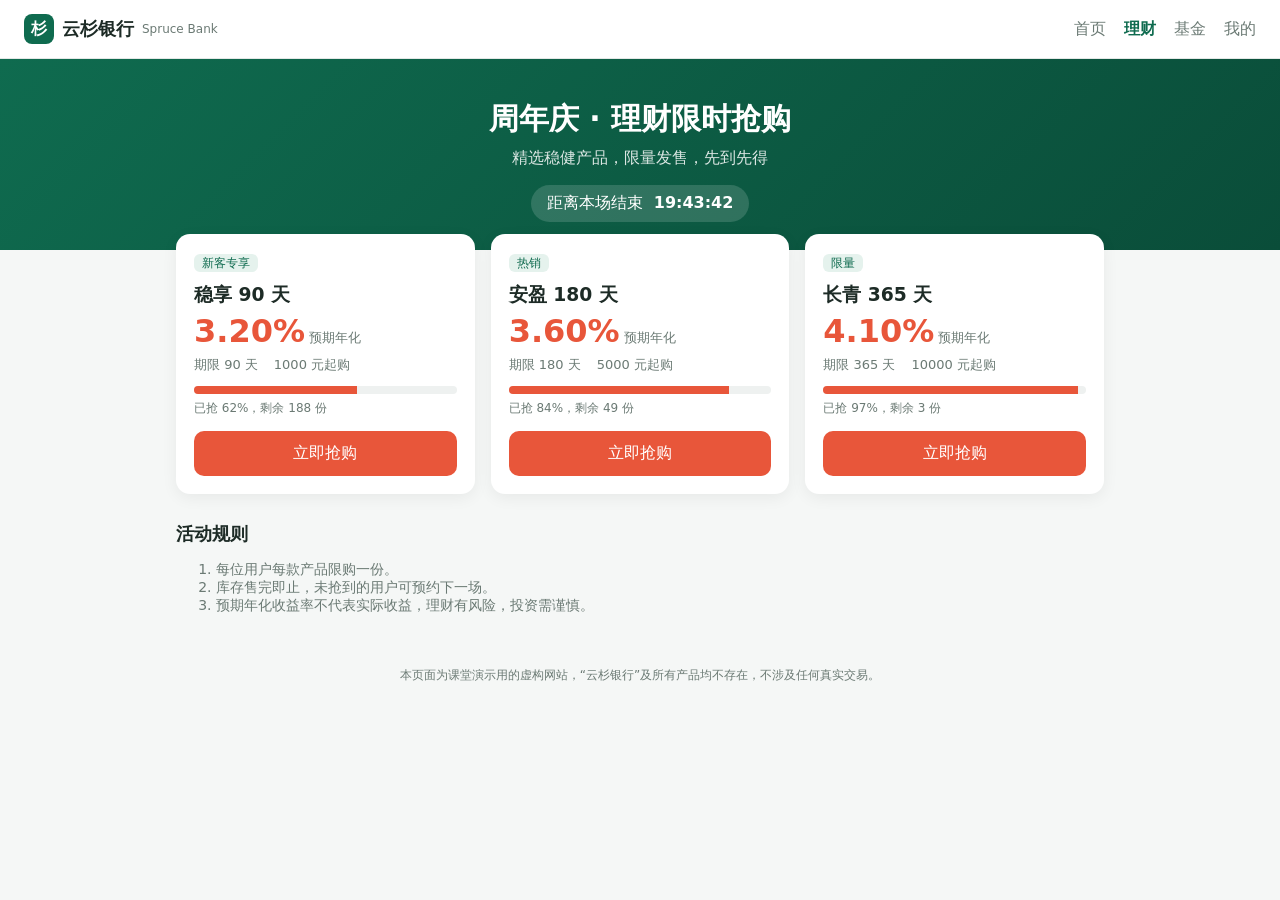
==== index.html @ ffa4aeb0 "Add Spruce Bank flash-sale demo page" ====
<!doctype html>
<html lang="zh">
<head>
  <meta charset="utf-8">
  <meta name="viewport" content="width=device-width, initial-scale=1">
  <title>云杉银行 · 理财限时抢购</title>
  <link rel="stylesheet" href="style.css">
</head>
<body>
  <header class="top">
    <div class="brand"><span class="logo">杉</span>云杉银行 <small>Spruce Bank</small></div>
    <nav><a href="#">首页</a><a href="#" class="on">理财</a><a href="#">基金</a><a href="#">我的</a></nav>
  </header>

  <section class="hero">
    <h1>周年庆 · 理财限时抢购</h1>
    <p>精选稳健产品，限量发售，先到先得</p>
    <div class="countdown" id="countdown">距离本场结束 <b id="cd">--:--:--</b></div>
  </section>

  <main class="list" id="list"></main>

  <section class="rules">
    <h2>活动规则</h2>
    <ol>
      <li>每位用户每款产品限购一份。</li>
      <li>库存售完即止，未抢到的用户可预约下一场。</li>
      <li>预期年化收益率不代表实际收益，理财有风险，投资需谨慎。</li>
    </ol>
  </section>

  <footer>本页面为课堂演示用的虚构网站，“云杉银行”及所有产品均不存在，不涉及任何真实交易。</footer>

  <div class="toast" id="toast"></div>
  <script src="app.js"></script>
</body>
</html>
---- style.css ----
:root {
  --brand: #0f6b4f;
  --brand-dark: #0a4d39;
  --accent: #e8563a;
  --bg: #f5f7f6;
  --card: #ffffff;
  --text: #1d2b26;
  --muted: #6b7a74;
}
* { box-sizing: border-box; }
body { margin: 0; font-family: "PingFang SC", "Microsoft YaHei", system-ui, sans-serif; background: var(--bg); color: var(--text); }
a { color: inherit; text-decoration: none; }

.top { display: flex; justify-content: space-between; align-items: center; padding: 14px 24px; background: var(--card); border-bottom: 1px solid #e3e8e6; }
.brand { font-weight: 700; font-size: 18px; display: flex; align-items: center; gap: 8px; }
.brand small { color: var(--muted); font-weight: 400; font-size: 12px; }
.logo { width: 30px; height: 30px; border-radius: 8px; background: var(--brand); color: #fff; display: grid; place-items: center; font-size: 16px; }
nav a { margin-left: 18px; color: var(--muted); }
nav a.on { color: var(--brand); font-weight: 600; }

.hero { text-align: center; padding: 40px 16px 28px; background: linear-gradient(135deg, var(--brand), var(--brand-dark)); color: #fff; }
.hero h1 { margin: 0 0 8px; font-size: 30px; }
.hero p { margin: 0 0 16px; opacity: .85; }
.countdown { display: inline-block; background: rgba(255,255,255,.15); padding: 8px 16px; border-radius: 99px; }
.countdown b { font-variant-numeric: tabular-nums; margin-left: 6px; }

.list { max-width: 960px; margin: -16px auto 0; padding: 0 16px; display: grid; grid-template-columns: repeat(auto-fill, minmax(280px, 1fr)); gap: 16px; }
.card { background: var(--card); border-radius: 14px; padding: 18px; box-shadow: 0 4px 16px rgba(0,0,0,.06); }
.card .tag { font-size: 12px; color: var(--brand); background: #e5f2ed; padding: 2px 8px; border-radius: 6px; }
.card h3 { margin: 10px 0 4px; }
.rate { font-size: 32px; font-weight: 700; color: var(--accent); }
.rate small { font-size: 13px; color: var(--muted); font-weight: 400; margin-left: 4px; }
.meta { display: flex; gap: 16px; color: var(--muted); font-size: 13px; margin: 6px 0 12px; }
.bar { height: 8px; background: #eef1f0; border-radius: 99px; overflow: hidden; }
.bar i { display: block; height: 100%; background: var(--accent); }
.stock { font-size: 12px; color: var(--muted); margin: 6px 0 14px; }
.buy { width: 100%; padding: 12px; border: 0; border-radius: 10px; background: var(--accent); color: #fff; font-size: 16px; cursor: pointer; }
.buy:disabled { background: #c9d1ce; cursor: not-allowed; }

.rules { max-width: 960px; margin: 28px auto; padding: 0 16px; color: var(--muted); font-size: 14px; }
.rules h2 { color: var(--text); font-size: 18px; }
footer { text-align: center; color: var(--muted); font-size: 12px; padding: 24px 16px 40px; }

.toast { position: fixed; left: 50%; bottom: 32px; transform: translateX(-50%); background: rgba(0,0,0,.8); color: #fff; padding: 10px 18px; border-radius: 10px; opacity: 0; transition: opacity .3s; pointer-events: none; }
.toast.show { opacity: 1; }
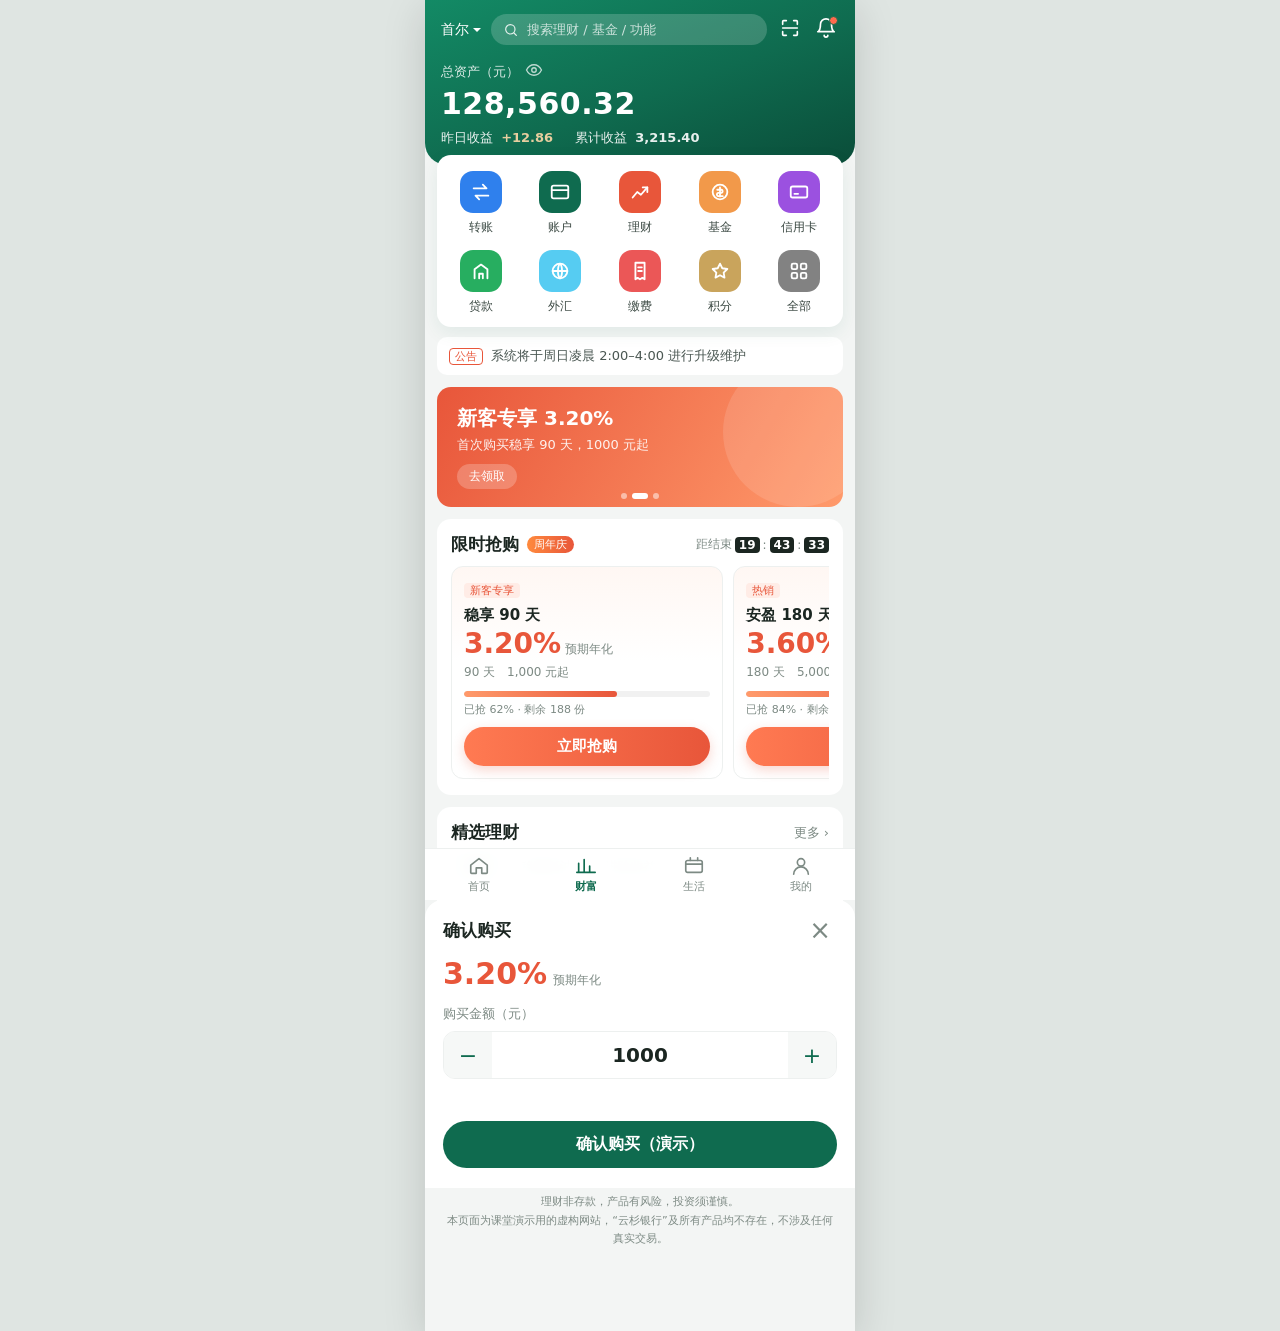
==== commit b53f5eb2: "重做为手机银行 H5 风格的财富频道页面" ====
--- a/index.html
+++ b/index.html
@@ -2,36 +2,84 @@
 <html lang="zh">
 <head>
   <meta charset="utf-8">
-  <meta name="viewport" content="width=device-width, initial-scale=1">
-  <title>云杉银行 · 理财限时抢购</title>
+  <meta name="viewport" content="width=device-width, initial-scale=1, viewport-fit=cover">
+  <meta name="theme-color" content="#0f6b4f">
+  <title>云杉银行 · 财富</title>
   <link rel="stylesheet" href="style.css">
 </head>
 <body>
+<div class="phone">
+  <!-- 顶部 -->
   <header class="top">
-    <div class="brand"><span class="logo">杉</span>云杉银行 <small>Spruce Bank</small></div>
-    <nav><a href="#">首页</a><a href="#" class="on">理财</a><a href="#">基金</a><a href="#">我的</a></nav>
+    <div class="top-row">
+      <span class="city">首尔 <i class="caret"></i></span>
+      <label class="search"><svg viewBox="0 0 24 24"><circle cx="11" cy="11" r="7"/><path d="m20 20-3.5-3.5"/></svg><input placeholder="搜索理财 / 基金 / 功能"></label>
+      <button class="icon-btn" aria-label="扫一扫"><svg viewBox="0 0 24 24"><path d="M4 8V5a1 1 0 0 1 1-1h3M16 4h3a1 1 0 0 1 1 1v3M20 16v3a1 1 0 0 1-1 1h-3M8 20H5a1 1 0 0 1-1-1v-3M4 12h16"/></svg></button>
+      <button class="icon-btn badge" aria-label="消息"><svg viewBox="0 0 24 24"><path d="M6 8a6 6 0 1 1 12 0c0 7 3 8 3 8H3s3-1 3-8M10 20a2 2 0 0 0 4 0"/></svg></button>
+    </div>
+
+    <!-- 资产卡片 -->
+    <section class="asset">
+      <div class="asset-head"><span>总资产（元）</span><button class="eye" id="eye" aria-label="显示或隐藏金额"><svg viewBox="0 0 24 24"><path d="M2 12s3.5-7 10-7 10 7 10 7-3.5 7-10 7S2 12 2 12Z"/><circle cx="12" cy="12" r="3"/></svg></button></div>
+      <div class="asset-num" data-v="128,560.32">128,560.32</div>
+      <div class="asset-sub"><span>昨日收益 <b class="up" data-v="+12.86">+12.86</b></span><span>累计收益 <b data-v="3,215.40">3,215.40</b></span></div>
+    </section>
   </header>
 
-  <section class="hero">
-    <h1>周年庆 · 理财限时抢购</h1>
-    <p>精选稳健产品，限量发售，先到先得</p>
-    <div class="countdown" id="countdown">距离本场结束 <b id="cd">--:--:--</b></div>
+  <main>
+    <!-- 金刚区 -->
+    <nav class="grid" id="grid"></nav>
+
+    <!-- 公告 -->
+    <div class="notice"><span class="notice-tag">公告</span><div class="notice-roll" id="notice"></div></div>
+
+    <!-- 轮播 -->
+    <section class="banner" id="banner">
+      <div class="slides" id="slides"></div>
+      <div class="dots" id="dots"></div>
+    </section>
+
+    <!-- 限时抢购 -->
+    <section class="block">
+      <div class="block-head">
+        <h2>限时抢购 <span class="fire">周年庆</span></h2>
+        <div class="countdown">距结束 <span id="cd-h">00</span>:<span id="cd-m">00</span>:<span id="cd-s">00</span></div>
+      </div>
+      <div class="flash" id="flash"></div>
+    </section>
+
+    <!-- 精选理财 -->
+    <section class="block">
+      <div class="block-head"><h2>精选理财</h2><a class="more" href="#">更多 ›</a></div>
+      <div class="tabs" id="tabs"><button class="on" data-k="all">全部</button><button data-k="low">稳健低波</button><button data-k="mid">进阶收益</button></div>
+      <ul class="list" id="list"></ul>
+    </section>
+
+    <p class="risk">理财非存款，产品有风险，投资须谨慎。<br>本页面为课堂演示用的虚构网站，“云杉银行”及所有产品均不存在，不涉及任何真实交易。</p>
+  </main>
+
+  <!-- 底部导航 -->
+  <nav class="tabbar">
+    <a href="#"><svg viewBox="0 0 24 24"><path d="M3 11 12 4l9 7v8a1 1 0 0 1-1 1h-5v-6H9v6H4a1 1 0 0 1-1-1z"/></svg>首页</a>
+    <a href="#" class="on"><svg viewBox="0 0 24 24"><path d="M4 19V9M10 19V5M16 19v-7M22 19H2"/></svg>财富</a>
+    <a href="#"><svg viewBox="0 0 24 24"><rect x="3" y="6" width="18" height="13" rx="2"/><path d="M3 10h18M8 3v3M16 3v3"/></svg>生活</a>
+    <a href="#"><svg viewBox="0 0 24 24"><circle cx="12" cy="8" r="4"/><path d="M4 21a8 8 0 0 1 16 0"/></svg>我的</a>
+  </nav>
+
+  <!-- 购买弹层 -->
+  <div class="mask" id="mask"></div>
+  <section class="sheet" id="sheet" aria-hidden="true">
+    <div class="sheet-head"><h3 id="sheet-title">确认购买</h3><button class="close" id="sheet-close" aria-label="关闭">×</button></div>
+    <div class="sheet-body">
+      <div class="sheet-rate"><b id="sheet-rate">3.20%</b><span>预期年化</span></div>
+      <label class="amount">购买金额（元）<div class="stepper"><button data-d="-1000">−</button><input id="amount" inputmode="numeric" value="1000"><button data-d="1000">+</button></div></label>
+      <p class="sheet-tip" id="sheet-tip"></p>
+      <button class="confirm" id="confirm">确认购买（演示）</button>
+    </div>
   </section>
 
-  <main class="list" id="list"></main>
-
-  <section class="rules">
-    <h2>活动规则</h2>
-    <ol>
-      <li>每位用户每款产品限购一份。</li>
-      <li>库存售完即止，未抢到的用户可预约下一场。</li>
-      <li>预期年化收益率不代表实际收益，理财有风险，投资需谨慎。</li>
-    </ol>
-  </section>
-
-  <footer>本页面为课堂演示用的虚构网站，“云杉银行”及所有产品均不存在，不涉及任何真实交易。</footer>
-
   <div class="toast" id="toast"></div>
-  <script src="app.js"></script>
+</div>
+<script src="app.js"></script>
 </body>
 </html>
--- a/style.css
+++ b/style.css
@@ -1,45 +1,144 @@
+/* 云杉银行 · 财富频道（虚构演示页面）
+   颜色都在 :root 里，改颜色只需要改这里 */
 :root {
   --brand: #0f6b4f;
+  --brand-2: #138a65;
   --brand-dark: #0a4d39;
-  --accent: #e8563a;
-  --bg: #f5f7f6;
+  --accent: #e8563a;        /* 收益率、抢购按钮 */
+  --gold: #c9a45c;
+  --bg: #f3f5f4;
   --card: #ffffff;
-  --text: #1d2b26;
-  --muted: #6b7a74;
+  --text: #1b2621;
+  --muted: #7d8a84;
+  --line: #edf0ef;
+  --radius: 14px;
 }
-* { box-sizing: border-box; }
-body { margin: 0; font-family: "PingFang SC", "Microsoft YaHei", system-ui, sans-serif; background: var(--bg); color: var(--text); }
+* { box-sizing: border-box; -webkit-tap-highlight-color: transparent; }
+html, body { margin: 0; }
+body {
+  font-family: -apple-system, "PingFang SC", "Microsoft YaHei", "Noto Sans CJK SC", system-ui, sans-serif;
+  color: var(--text); background: #dfe5e2;
+}
+button, input { font: inherit; color: inherit; }
+button { cursor: pointer; border: 0; background: none; }
 a { color: inherit; text-decoration: none; }
+svg { width: 22px; height: 22px; fill: none; stroke: currentColor; stroke-width: 1.8; stroke-linecap: round; stroke-linejoin: round; }
 
-.top { display: flex; justify-content: space-between; align-items: center; padding: 14px 24px; background: var(--card); border-bottom: 1px solid #e3e8e6; }
-.brand { font-weight: 700; font-size: 18px; display: flex; align-items: center; gap: 8px; }
-.brand small { color: var(--muted); font-weight: 400; font-size: 12px; }
-.logo { width: 30px; height: 30px; border-radius: 8px; background: var(--brand); color: #fff; display: grid; place-items: center; font-size: 16px; }
-nav a { margin-left: 18px; color: var(--muted); }
-nav a.on { color: var(--brand); font-weight: 600; }
+/* 手机外框：电脑上居中显示成手机宽度 */
+.phone { position: relative; max-width: 430px; min-height: 100vh; margin: 0 auto; background: var(--bg); padding-bottom: 72px; overflow-x: hidden; }
+@media (min-width: 600px) { .phone { box-shadow: 0 10px 40px rgba(0,0,0,.15); } }
 
-.hero { text-align: center; padding: 40px 16px 28px; background: linear-gradient(135deg, var(--brand), var(--brand-dark)); color: #fff; }
-.hero h1 { margin: 0 0 8px; font-size: 30px; }
-.hero p { margin: 0 0 16px; opacity: .85; }
-.countdown { display: inline-block; background: rgba(255,255,255,.15); padding: 8px 16px; border-radius: 99px; }
-.countdown b { font-variant-numeric: tabular-nums; margin-left: 6px; }
+/* 顶部 */
+.top { background: linear-gradient(160deg, var(--brand-2), var(--brand) 55%, var(--brand-dark)); color: #fff; padding: 14px 16px 18px; border-radius: 0 0 22px 22px; }
+.top-row { display: flex; align-items: center; gap: 10px; }
+.city { font-size: 14px; white-space: nowrap; display: flex; align-items: center; gap: 4px; }
+.caret { width: 0; height: 0; border: 4px solid transparent; border-top-color: #fff; margin-top: 4px; }
+.search { flex: 1; display: flex; align-items: center; gap: 6px; background: rgba(255,255,255,.18); border-radius: 99px; padding: 7px 12px; }
+.search svg { width: 16px; height: 16px; opacity: .85; }
+.search input { flex: 1; min-width: 0; border: 0; outline: 0; background: none; color: #fff; font-size: 13px; }
+.search input::placeholder { color: rgba(255,255,255,.75); }
+.icon-btn { color: #fff; position: relative; padding: 2px; }
+.badge::after { content: ""; position: absolute; top: 1px; right: 1px; width: 7px; height: 7px; border-radius: 50%; background: #ff6a4d; border: 1.5px solid var(--brand); }
 
-.list { max-width: 960px; margin: -16px auto 0; padding: 0 16px; display: grid; grid-template-columns: repeat(auto-fill, minmax(280px, 1fr)); gap: 16px; }
-.card { background: var(--card); border-radius: 14px; padding: 18px; box-shadow: 0 4px 16px rgba(0,0,0,.06); }
-.card .tag { font-size: 12px; color: var(--brand); background: #e5f2ed; padding: 2px 8px; border-radius: 6px; }
-.card h3 { margin: 10px 0 4px; }
-.rate { font-size: 32px; font-weight: 700; color: var(--accent); }
-.rate small { font-size: 13px; color: var(--muted); font-weight: 400; margin-left: 4px; }
-.meta { display: flex; gap: 16px; color: var(--muted); font-size: 13px; margin: 6px 0 12px; }
-.bar { height: 8px; background: #eef1f0; border-radius: 99px; overflow: hidden; }
-.bar i { display: block; height: 100%; background: var(--accent); }
-.stock { font-size: 12px; color: var(--muted); margin: 6px 0 14px; }
-.buy { width: 100%; padding: 12px; border: 0; border-radius: 10px; background: var(--accent); color: #fff; font-size: 16px; cursor: pointer; }
-.buy:disabled { background: #c9d1ce; cursor: not-allowed; }
+.asset { margin-top: 16px; }
+.asset-head { display: flex; align-items: center; gap: 6px; font-size: 13px; opacity: .85; }
+.eye { color: #fff; opacity: .85; padding: 0; }
+.eye svg { width: 18px; height: 18px; }
+.asset-num { font-size: 30px; font-weight: 700; letter-spacing: .5px; margin: 4px 0 8px; font-variant-numeric: tabular-nums; }
+.asset-sub { display: flex; gap: 22px; font-size: 13px; opacity: .9; }
+.asset-sub b { font-weight: 600; margin-left: 4px; }
+.up { color: #ffd9a8; }
 
-.rules { max-width: 960px; margin: 28px auto; padding: 0 16px; color: var(--muted); font-size: 14px; }
-.rules h2 { color: var(--text); font-size: 18px; }
-footer { text-align: center; color: var(--muted); font-size: 12px; padding: 24px 16px 40px; }
+main { padding: 0 12px; }
 
-.toast { position: fixed; left: 50%; bottom: 32px; transform: translateX(-50%); background: rgba(0,0,0,.8); color: #fff; padding: 10px 18px; border-radius: 10px; opacity: 0; transition: opacity .3s; pointer-events: none; }
-.toast.show { opacity: 1; }
+/* 金刚区 */
+.grid { display: grid; grid-template-columns: repeat(5, 1fr); gap: 14px 4px; background: var(--card); border-radius: var(--radius); padding: 16px 6px 12px; margin-top: -0px; transform: translateY(-10px); box-shadow: 0 6px 18px rgba(15,107,79,.08); }
+.grid a { display: flex; flex-direction: column; align-items: center; gap: 6px; font-size: 12px; color: #3a4842; }
+.grid .ic { width: 42px; height: 42px; border-radius: 13px; display: grid; place-items: center; color: #fff; }
+.grid .ic svg { width: 22px; height: 22px; stroke-width: 2; }
+
+/* 公告 */
+.notice { display: flex; align-items: center; gap: 8px; background: var(--card); border-radius: 10px; padding: 9px 12px; font-size: 13px; overflow: hidden; }
+.notice-tag { flex: none; font-size: 11px; color: var(--accent); border: 1px solid var(--accent); border-radius: 4px; padding: 0 5px; }
+.notice-roll { height: 20px; overflow: hidden; flex: 1; position: relative; }
+.notice-roll div { height: 20px; line-height: 20px; white-space: nowrap; overflow: hidden; text-overflow: ellipsis; color: #4a5752; transition: transform .5s; }
+
+/* 轮播 */
+.banner { position: relative; margin-top: 12px; border-radius: var(--radius); overflow: hidden; height: 120px; }
+.slides { display: flex; height: 100%; transition: transform .6s ease; }
+.slide { flex: 0 0 100%; height: 100%; padding: 18px 20px; color: #fff; display: flex; flex-direction: column; justify-content: center; position: relative; overflow: hidden; }
+.slide h3 { margin: 0 0 4px; font-size: 20px; }
+.slide p { margin: 0; font-size: 13px; opacity: .9; }
+.slide .cta { margin-top: 10px; align-self: flex-start; font-size: 12px; background: rgba(255,255,255,.22); padding: 4px 12px; border-radius: 99px; }
+.slide::after { content: ""; position: absolute; right: -30px; top: -30px; width: 150px; height: 150px; border-radius: 50%; background: rgba(255,255,255,.12); }
+.dots { position: absolute; bottom: 8px; left: 0; right: 0; display: flex; justify-content: center; gap: 5px; }
+.dots i { width: 6px; height: 6px; border-radius: 99px; background: rgba(255,255,255,.5); transition: width .3s; }
+.dots i.on { width: 16px; background: #fff; }
+
+/* 区块 */
+.block { background: var(--card); border-radius: var(--radius); padding: 14px 14px 6px; margin-top: 12px; }
+.block-head { display: flex; align-items: center; justify-content: space-between; margin-bottom: 10px; }
+.block-head h2 { margin: 0; font-size: 17px; display: flex; align-items: center; gap: 8px; }
+.fire { font-size: 11px; font-weight: 500; color: #fff; background: linear-gradient(90deg, #ff8a3d, var(--accent)); padding: 1px 7px; border-radius: 99px; }
+.more { font-size: 13px; color: var(--muted); }
+.countdown { font-size: 12px; color: var(--muted); display: flex; align-items: center; gap: 3px; }
+.countdown span { background: var(--text); color: #fff; border-radius: 4px; padding: 1px 4px; font-variant-numeric: tabular-nums; font-weight: 600; }
+
+/* 抢购卡片 */
+.flash { display: flex; gap: 10px; overflow-x: auto; padding-bottom: 10px; scroll-snap-type: x mandatory; scrollbar-width: none; }
+.flash::-webkit-scrollbar { display: none; }
+.card { flex: 0 0 72%; scroll-snap-align: start; border: 1px solid var(--line); border-radius: 12px; padding: 12px; background: linear-gradient(180deg, #fff7f3, #fff 45%); }
+.card .tag { font-size: 11px; color: var(--accent); background: #ffece6; padding: 1px 6px; border-radius: 4px; }
+.card h4 { margin: 8px 0 2px; font-size: 15px; }
+.rate { font-size: 28px; font-weight: 700; color: var(--accent); font-variant-numeric: tabular-nums; }
+.rate small { font-size: 12px; color: var(--muted); font-weight: 400; margin-left: 4px; }
+.meta { display: flex; gap: 12px; color: var(--muted); font-size: 12px; margin: 4px 0 10px; }
+.bar { height: 6px; background: #f1f1f1; border-radius: 99px; overflow: hidden; }
+.bar i { display: block; height: 100%; background: linear-gradient(90deg, #ff9a6b, var(--accent)); border-radius: 99px; }
+.stock { font-size: 11px; color: var(--muted); margin: 5px 0 10px; }
+.buy { width: 100%; padding: 10px; border-radius: 99px; background: linear-gradient(90deg, #ff7a52, var(--accent)); color: #fff; font-size: 15px; font-weight: 600; box-shadow: 0 4px 12px rgba(232,86,58,.25); }
+.buy:disabled { background: #d5dbd8; box-shadow: none; cursor: not-allowed; }
+
+/* 列表 */
+.tabs { display: flex; gap: 8px; margin-bottom: 4px; }
+.tabs button { font-size: 13px; padding: 4px 12px; border-radius: 99px; background: #f2f4f3; color: var(--muted); }
+.tabs button.on { background: #e4f2ec; color: var(--brand); font-weight: 600; }
+.list { list-style: none; margin: 0; padding: 0; }
+.list li { display: flex; align-items: center; gap: 12px; padding: 14px 0; border-bottom: 1px solid var(--line); }
+.list li:last-child { border-bottom: 0; }
+.list .l { width: 96px; flex: none; }
+.list .l b { display: block; font-size: 21px; color: var(--accent); font-variant-numeric: tabular-nums; }
+.list .l span { font-size: 11px; color: var(--muted); }
+.list .m { flex: 1; min-width: 0; }
+.list .m h5 { margin: 0 0 5px; font-size: 15px; font-weight: 600; }
+.list .m p { margin: 0; font-size: 12px; color: var(--muted); display: flex; gap: 6px; flex-wrap: wrap; }
+.list .m em { font-style: normal; font-size: 11px; color: var(--brand); background: #e9f5f0; border-radius: 4px; padding: 0 5px; }
+.list .go { font-size: 13px; color: var(--brand); border: 1px solid var(--brand); border-radius: 99px; padding: 3px 12px; flex: none; }
+
+.risk { text-align: center; font-size: 11px; color: var(--muted); line-height: 1.7; margin: 16px 8px 10px; }
+
+/* 底部导航 */
+.tabbar { position: fixed; bottom: 0; left: 50%; transform: translateX(-50%); width: 100%; max-width: 430px; display: flex; background: rgba(255,255,255,.96); backdrop-filter: blur(10px); border-top: 1px solid var(--line); padding: 6px 0 calc(6px + env(safe-area-inset-bottom)); z-index: 5; }
+.tabbar a { flex: 1; display: flex; flex-direction: column; align-items: center; gap: 2px; font-size: 11px; color: var(--muted); }
+.tabbar a.on { color: var(--brand); font-weight: 600; }
+
+/* 购买弹层 */
+.mask { position: fixed; inset: 0; background: rgba(0,0,0,.45); opacity: 0; pointer-events: none; transition: opacity .25s; z-index: 10; }
+.mask.show { opacity: 1; pointer-events: auto; }
+.sheet { position: fixed; left: 50%; bottom: 0; width: 100%; max-width: 430px; transform: translate(-50%, 100%); background: #fff; border-radius: 18px 18px 0 0; z-index: 11; transition: transform .3s ease; padding-bottom: env(safe-area-inset-bottom); }
+.sheet.show { transform: translate(-50%, 0); }
+.sheet-head { display: flex; align-items: center; justify-content: space-between; padding: 16px 18px 6px; }
+.sheet-head h3 { margin: 0; font-size: 17px; }
+.close { font-size: 26px; color: var(--muted); line-height: 1; }
+.sheet-body { padding: 6px 18px 20px; }
+.sheet-rate b { font-size: 30px; color: var(--accent); }
+.sheet-rate span { font-size: 12px; color: var(--muted); margin-left: 6px; }
+.amount { display: block; font-size: 13px; color: var(--muted); margin-top: 14px; }
+.stepper { display: flex; align-items: center; margin-top: 8px; border: 1px solid var(--line); border-radius: 12px; overflow: hidden; }
+.stepper button { width: 48px; height: 46px; font-size: 22px; color: var(--brand); background: #f6f8f7; }
+.stepper input { flex: 1; min-width: 0; height: 46px; border: 0; outline: 0; text-align: center; font-size: 20px; font-weight: 600; color: var(--text); }
+.sheet-tip { font-size: 12px; color: var(--muted); min-height: 18px; }
+.confirm { width: 100%; padding: 13px; border-radius: 99px; background: var(--brand); color: #fff; font-size: 16px; font-weight: 600; }
+
+.toast { position: fixed; left: 50%; top: 45%; transform: translate(-50%, -50%) scale(.95); background: rgba(20,28,25,.88); color: #fff; padding: 12px 20px; border-radius: 12px; font-size: 14px; opacity: 0; pointer-events: none; transition: opacity .25s, transform .25s; z-index: 20; text-align: center; }
+.toast.show { opacity: 1; transform: translate(-50%, -50%) scale(1); }
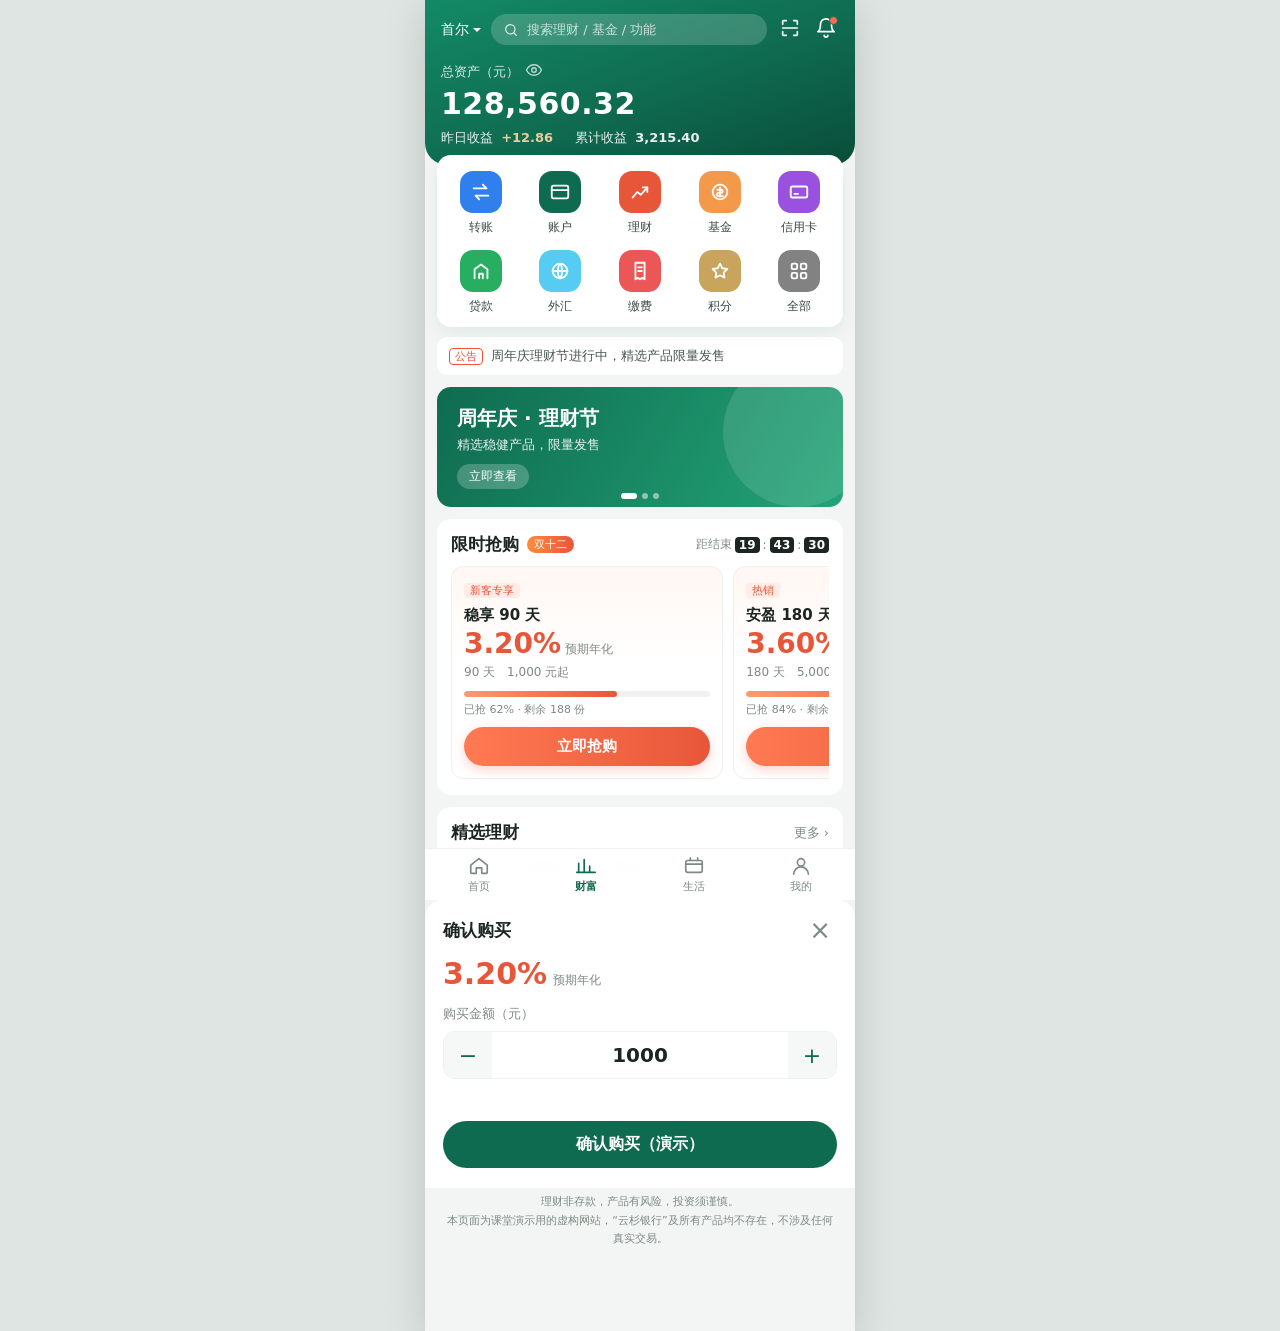
==== commit d9d552ca: "将限时抢购标签从“周年庆”改为“双十二” - index.html: 限时抢购标题的火焰标签由“周年庆”改为“双十二” - screenshots/: 附改动前后手机尺寸截图（430px 宽）" ====
--- a/index.html
+++ b/index.html
@@ -42,7 +42,7 @@
     <!-- 限时抢购 -->
     <section class="block">
       <div class="block-head">
-        <h2>限时抢购 <span class="fire">周年庆</span></h2>
+        <h2>限时抢购 <span class="fire">双十二</span></h2>
         <div class="countdown">距结束 <span id="cd-h">00</span>:<span id="cd-m">00</span>:<span id="cd-s">00</span></div>
       </div>
       <div class="flash" id="flash"></div>
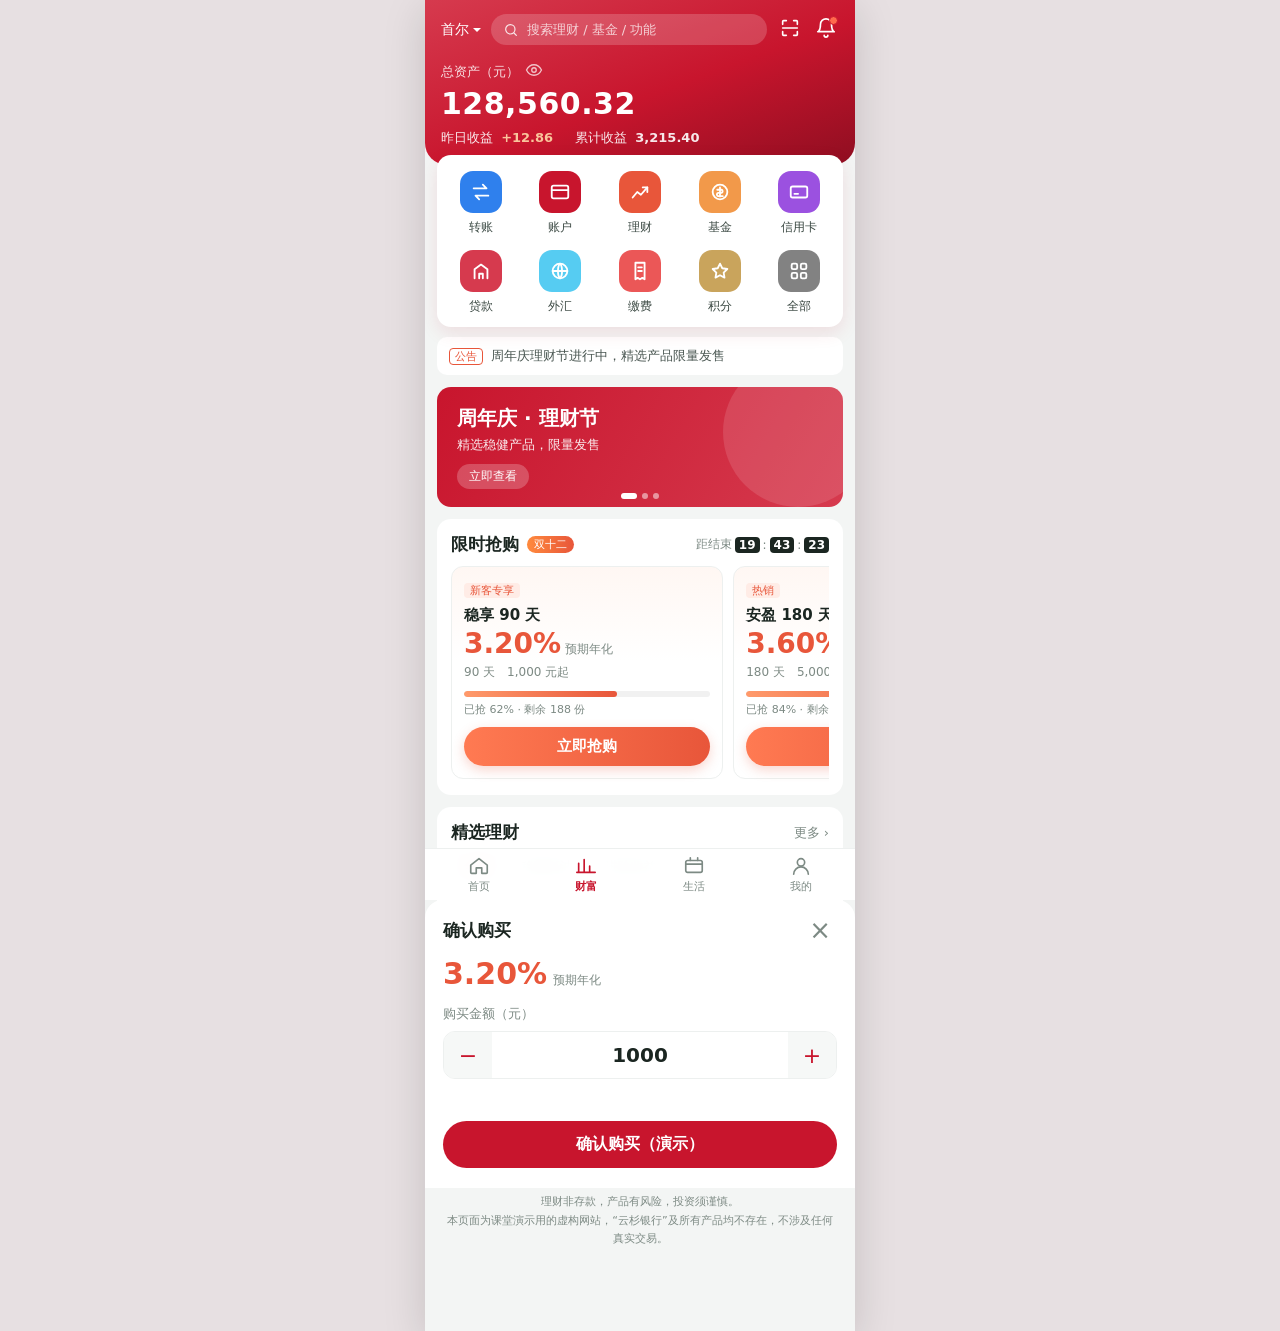
==== commit bac1af33: "将绿色主题改为红色（#c8152d） 主色改为银行红 #c8152d，配浅红 #d63a4e 与深红 #8f0e21， 同步更新顶部渐变、金刚区图标、轮播、页签高亮等绿色元素。" ====
--- a/index.html
+++ b/index.html
@@ -3,7 +3,7 @@
 <head>
   <meta charset="utf-8">
   <meta name="viewport" content="width=device-width, initial-scale=1, viewport-fit=cover">
-  <meta name="theme-color" content="#0f6b4f">
+  <meta name="theme-color" content="#c8152d">
   <title>云杉银行 · 财富</title>
   <link rel="stylesheet" href="style.css">
 </head>
--- a/style.css
+++ b/style.css
@@ -1,9 +1,9 @@
 /* 云杉银行 · 财富频道（虚构演示页面）
    颜色都在 :root 里，改颜色只需要改这里 */
 :root {
-  --brand: #0f6b4f;
-  --brand-2: #138a65;
-  --brand-dark: #0a4d39;
+  --brand: #c8152d;
+  --brand-2: #d63a4e;
+  --brand-dark: #8f0e21;
   --accent: #e8563a;        /* 收益率、抢购按钮 */
   --gold: #c9a45c;
   --bg: #f3f5f4;
@@ -17,7 +17,7 @@
 html, body { margin: 0; }
 body {
   font-family: -apple-system, "PingFang SC", "Microsoft YaHei", "Noto Sans CJK SC", system-ui, sans-serif;
-  color: var(--text); background: #dfe5e2;
+  color: var(--text); background: #e7e0e2;
 }
 button, input { font: inherit; color: inherit; }
 button { cursor: pointer; border: 0; background: none; }
@@ -52,7 +52,7 @@
 main { padding: 0 12px; }
 
 /* 金刚区 */
-.grid { display: grid; grid-template-columns: repeat(5, 1fr); gap: 14px 4px; background: var(--card); border-radius: var(--radius); padding: 16px 6px 12px; margin-top: -0px; transform: translateY(-10px); box-shadow: 0 6px 18px rgba(15,107,79,.08); }
+.grid { display: grid; grid-template-columns: repeat(5, 1fr); gap: 14px 4px; background: var(--card); border-radius: var(--radius); padding: 16px 6px 12px; margin-top: -0px; transform: translateY(-10px); box-shadow: 0 6px 18px rgba(200,21,45,.10); }
 .grid a { display: flex; flex-direction: column; align-items: center; gap: 6px; font-size: 12px; color: #3a4842; }
 .grid .ic { width: 42px; height: 42px; border-radius: 13px; display: grid; place-items: center; color: #fff; }
 .grid .ic svg { width: 22px; height: 22px; stroke-width: 2; }
@@ -102,7 +102,7 @@
 /* 列表 */
 .tabs { display: flex; gap: 8px; margin-bottom: 4px; }
 .tabs button { font-size: 13px; padding: 4px 12px; border-radius: 99px; background: #f2f4f3; color: var(--muted); }
-.tabs button.on { background: #e4f2ec; color: var(--brand); font-weight: 600; }
+.tabs button.on { background: #fbe9ec; color: var(--brand); font-weight: 600; }
 .list { list-style: none; margin: 0; padding: 0; }
 .list li { display: flex; align-items: center; gap: 12px; padding: 14px 0; border-bottom: 1px solid var(--line); }
 .list li:last-child { border-bottom: 0; }
@@ -112,7 +112,7 @@
 .list .m { flex: 1; min-width: 0; }
 .list .m h5 { margin: 0 0 5px; font-size: 15px; font-weight: 600; }
 .list .m p { margin: 0; font-size: 12px; color: var(--muted); display: flex; gap: 6px; flex-wrap: wrap; }
-.list .m em { font-style: normal; font-size: 11px; color: var(--brand); background: #e9f5f0; border-radius: 4px; padding: 0 5px; }
+.list .m em { font-style: normal; font-size: 11px; color: var(--brand); background: #fbe9ec; border-radius: 4px; padding: 0 5px; }
 .list .go { font-size: 13px; color: var(--brand); border: 1px solid var(--brand); border-radius: 99px; padding: 3px 12px; flex: none; }
 
 .risk { text-align: center; font-size: 11px; color: var(--muted); line-height: 1.7; margin: 16px 8px 10px; }
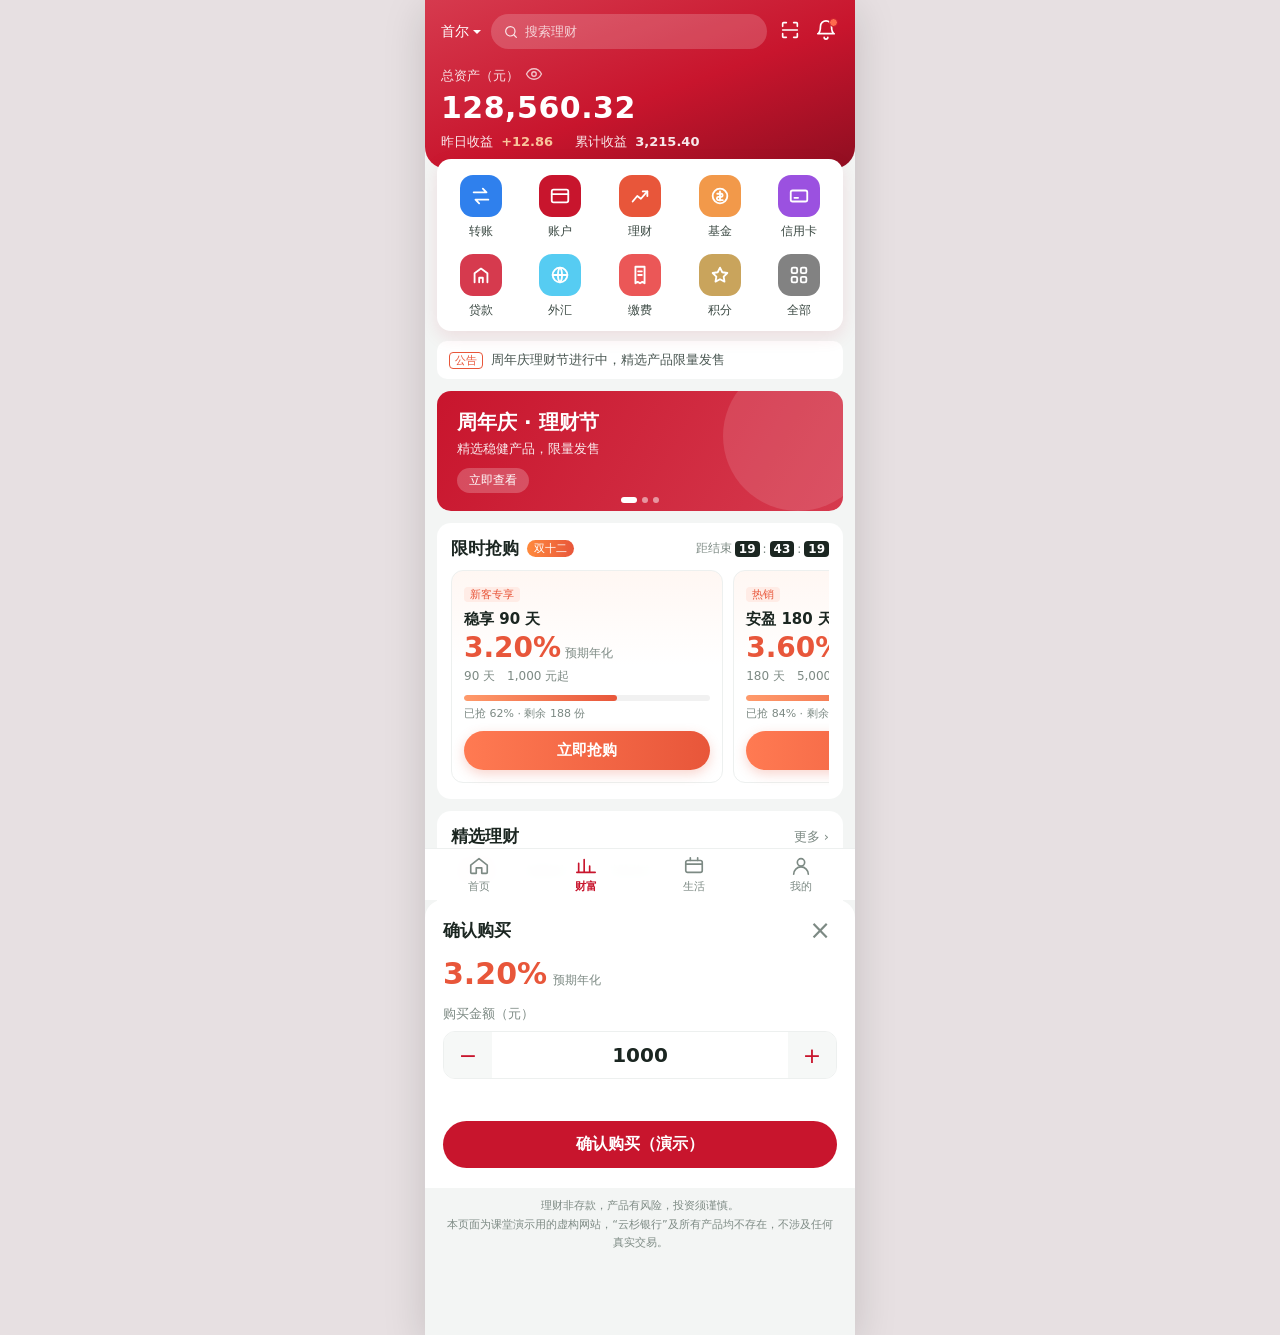
==== commit 2aeefd94: "搜索框提示词改为上下滚动" ====
--- a/index.html
+++ b/index.html
@@ -13,7 +13,7 @@
   <header class="top">
     <div class="top-row">
       <span class="city">首尔 <i class="caret"></i></span>
-      <label class="search"><svg viewBox="0 0 24 24"><circle cx="11" cy="11" r="7"/><path d="m20 20-3.5-3.5"/></svg><input placeholder="搜索理财 / 基金 / 功能"></label>
+      <label class="search"><svg viewBox="0 0 24 24"><circle cx="11" cy="11" r="7"/><path d="m20 20-3.5-3.5"/></svg><span class="search-field"><input id="search-input" type="text" aria-label="搜索"><span class="search-hint" id="search-hint"></span></span></label>
       <button class="icon-btn" aria-label="扫一扫"><svg viewBox="0 0 24 24"><path d="M4 8V5a1 1 0 0 1 1-1h3M16 4h3a1 1 0 0 1 1 1v3M20 16v3a1 1 0 0 1-1 1h-3M8 20H5a1 1 0 0 1-1-1v-3M4 12h16"/></svg></button>
       <button class="icon-btn badge" aria-label="消息"><svg viewBox="0 0 24 24"><path d="M6 8a6 6 0 1 1 12 0c0 7 3 8 3 8H3s3-1 3-8M10 20a2 2 0 0 0 4 0"/></svg></button>
     </div>
--- a/style.css
+++ b/style.css
@@ -14,7 +14,8 @@
   --radius: 14px;
 }
 * { box-sizing: border-box; -webkit-tap-highlight-color: transparent; }
-html, body { margin: 0; }
+html, body { margin: 0; scrollbar-width: none; -ms-overflow-style: none; }
+html::-webkit-scrollbar, body::-webkit-scrollbar { display: none; }
 body {
   font-family: -apple-system, "PingFang SC", "Microsoft YaHei", "Noto Sans CJK SC", system-ui, sans-serif;
   color: var(--text); background: #e7e0e2;
@@ -35,8 +36,11 @@
 .caret { width: 0; height: 0; border: 4px solid transparent; border-top-color: #fff; margin-top: 4px; }
 .search { flex: 1; display: flex; align-items: center; gap: 6px; background: rgba(255,255,255,.18); border-radius: 99px; padding: 7px 12px; }
 .search svg { width: 16px; height: 16px; opacity: .85; }
-.search input { flex: 1; min-width: 0; border: 0; outline: 0; background: none; color: #fff; font-size: 13px; }
-.search input::placeholder { color: rgba(255,255,255,.75); }
+.search-field { position: relative; flex: 1; min-width: 0; height: 21px; }
+.search input { width: 100%; height: 21px; padding: 0; border: 0; outline: 0; background: none; color: #fff; font-size: 13px; line-height: 21px; }
+.search-hint { position: absolute; left: 0; right: 0; top: 0; height: 21px; overflow: hidden; pointer-events: none; }
+.search-hint span { display: block; height: 21px; line-height: 21px; font-size: 13px; white-space: nowrap; overflow: hidden; text-overflow: ellipsis; color: rgba(255,255,255,.75); transition: transform .5s; }
+.search.has-value .search-hint { visibility: hidden; }
 .icon-btn { color: #fff; position: relative; padding: 2px; }
 .badge::after { content: ""; position: absolute; top: 1px; right: 1px; width: 7px; height: 7px; border-radius: 50%; background: #ff6a4d; border: 1.5px solid var(--brand); }
 
